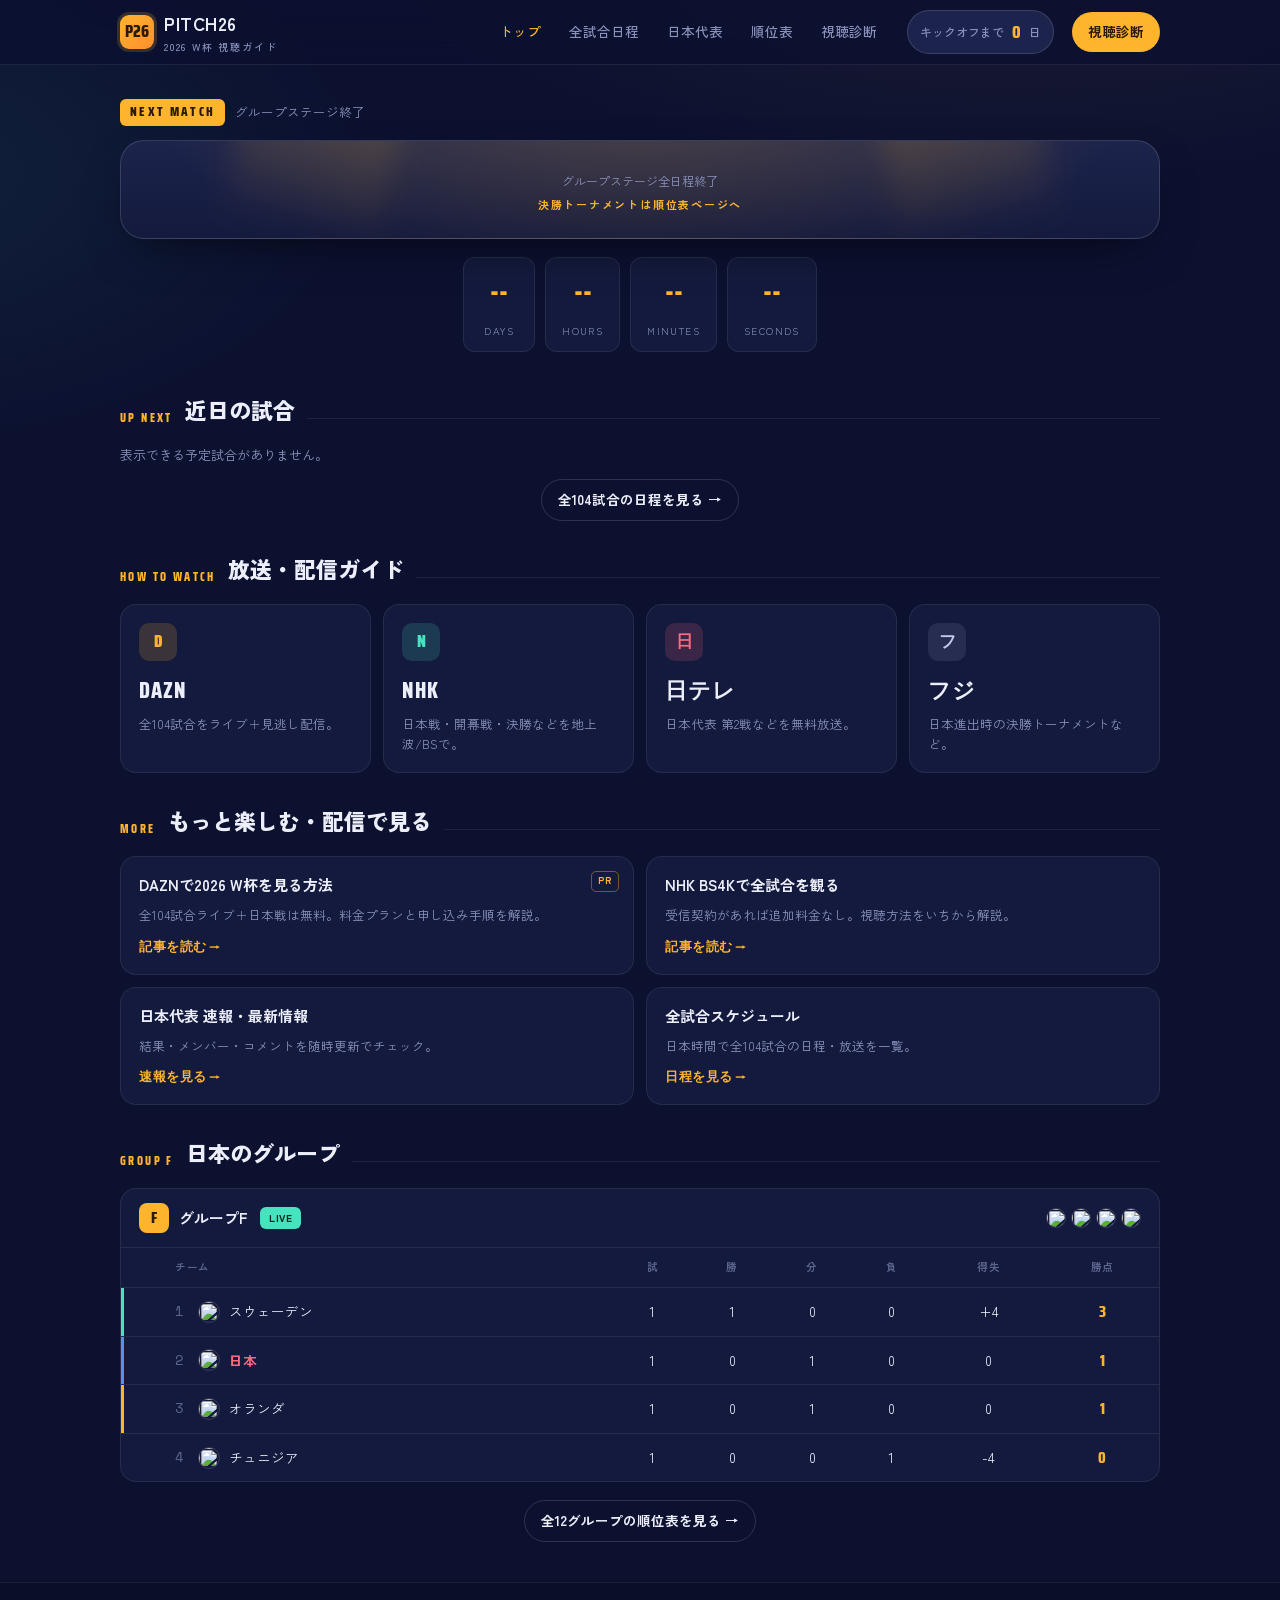
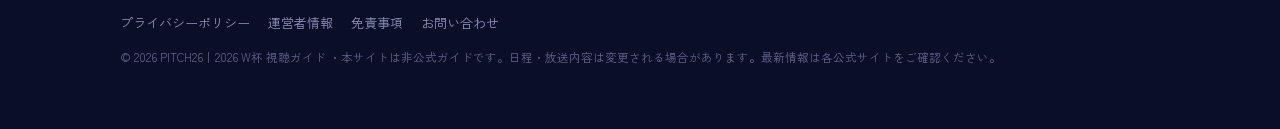
==== index.html @ 1c801d9f "squads: add groups K & A (40 teams total); v13" ====
<!DOCTYPE html>
<html lang="ja">
<head>
<meta charset="UTF-8">
<meta name="viewport" content="width=device-width, initial-scale=1">
<title>PITCH26｜2026W杯 日程・放送・順位ガイド</title>
<meta name="description" content="2026 FIFAワールドカップ 日本語ガイド。全試合日程（日本時間）・放送/配信・日本代表・グループ順位を一覧。">
<link rel="preconnect" href="https://fonts.googleapis.com"><link rel="preconnect" href="https://fonts.gstatic.com" crossorigin>
<link href="https://fonts.googleapis.com/css2?family=Saira+Condensed:wght@500;600;700;800&family=Zen+Kaku+Gothic+New:wght@400;500;700;900&family=Space+Mono:wght@700&display=swap" rel="stylesheet">
<link rel="stylesheet" href="styles.css?v=13">
<style>
  .hero{padding:34px 0 6px}
  .eyebrow{display:flex;align-items:center;gap:10px;margin-bottom:14px}
  .eyebrow .tag{font-family:"Saira Condensed";font-weight:800;font-size:13px;letter-spacing:.18em;color:var(--accent-ink);background:var(--accent);padding:3px 10px;border-radius:6px}
  .eyebrow .sub{font-size:12.5px;color:var(--muted)}
  .ticket{position:relative;overflow:hidden;border-radius:24px;background:radial-gradient(700px 240px at 50% -40%, rgba(255,180,46,.22), transparent 70%),linear-gradient(180deg,var(--surface-2),var(--surface));border:1px solid var(--line-2);box-shadow:var(--shadow)}
  .ticket::before,.ticket::after{content:"";position:absolute;top:-40%;width:160px;height:200%;background:linear-gradient(180deg,rgba(255,180,46,.16),transparent 70%);filter:blur(14px);pointer-events:none}
  .ticket::before{left:10%;transform:rotate(12deg)} .ticket::after{right:10%;transform:rotate(-12deg)}
  .ticket-grid{position:relative;display:grid;grid-template-columns:1fr auto 1fr;align-items:center;gap:18px;padding:30px 30px 24px}
  .team{display:flex;flex-direction:column;align-items:center;gap:12px;text-align:center}.team.right{order:3}
  .team .flag{width:78px;height:78px;border-radius:50%;object-fit:cover;border:2px solid var(--line-2);box-shadow:0 8px 22px -10px rgba(0,0,0,.8)}
  .team .name{font-weight:900;font-size:19px}.team .rank{font-size:11px;color:var(--faint);font-family:"Space Mono"}.team.jp .name{color:var(--rose)}
  .center{display:flex;flex-direction:column;align-items:center;gap:6px;min-width:148px}
  .kick-date{font-size:12px;color:var(--muted)}.kick-time{font-family:"Saira Condensed";font-weight:800;font-size:56px;line-height:.9}
  .kick-jst{font-size:11px;color:var(--accent);letter-spacing:.16em;font-weight:700}.kick-local{font-size:11px;color:var(--faint)}
  .ticket-foot{position:relative;display:flex;flex-wrap:wrap;align-items:center;gap:12px;padding:16px 30px;border-top:1px dashed var(--line-2)}
  .where{display:flex;align-items:center;gap:7px;font-size:13px;color:var(--muted)}
  .ticket-foot .chips{display:flex;gap:6px;flex-wrap:wrap;margin-left:auto;align-items:center}
  .detail-link{font-weight:700;font-size:13.5px;color:var(--accent)}
  .cd{display:flex;justify-content:center;gap:10px;margin:18px 0 4px;flex-wrap:wrap}
  .cd .unit{background:var(--surface);border:1px solid var(--line);border-radius:12px;padding:10px 16px;text-align:center;min-width:72px}
  .cd .unit b{display:block;font-family:"Saira Condensed";font-weight:800;font-size:30px;color:var(--accent)}
  .cd .unit span{font-size:10px;color:var(--muted);letter-spacing:.14em}
  .seemore{display:flex;justify-content:center;margin-top:6px}
  @media(max-width:820px){.kick-time{font-size:46px}.team .flag{width:62px;height:62px}.ticket-grid{padding:24px 18px 20px;gap:10px}}
</style>
</head>
<body>
<div id="chrome-header"></div>

<main class="wrap">
  <section class="hero">
    <div class="eyebrow"><span class="tag">NEXT MATCH</span><span class="sub" id="hero-sub"></span></div>
    <div id="hero-ticket"></div>
    <div class="cd"><div class="unit"><b id="cd-d">--</b><span>DAYS</span></div><div class="unit"><b id="cd-h">--</b><span>HOURS</span></div><div class="unit"><b id="cd-m">--</b><span>MINUTES</span></div><div class="unit"><b id="cd-s">--</b><span>SECONDS</span></div></div>
  </section>

  <section>
    <div class="sec-head"><span class="kicker">UP NEXT</span><h2>近日の試合</h2><div class="line"></div></div>
    <div id="upnext"></div>
    <div class="seemore"><a href="schedule.html" class="btn ghost">全104試合の日程を見る →</a></div>
  </section>

  <section id="howto"></section>

  <section id="watchlinks"></section>

  <section>
    <div class="sec-head"><span class="kicker">GROUP F</span><h2>日本のグループ</h2><div class="line"></div></div>
    <div id="groupF"></div>
    <div class="seemore"><a href="standings.html" class="btn ghost">全12グループの順位表を見る →</a></div>
  </section>
</main>

<div id="chrome-footer"></div>

<script src="data.js?v=13"></script>
<script src="app.js?v=13"></script>
<script>
  buildChrome("top");
  document.getElementById("howto").innerHTML=howToWatch();
  document.getElementById("watchlinks").innerHTML=watchLinks();

  function render(){
    // NEXT MATCH ヒーロー = 次の日本戦（無ければ次の注目試合）
    const nm = nextMatch(true) || nextMatch(false);
    const subEl=document.getElementById("hero-sub");
    if(subEl) subEl.textContent = nm ? (nm.jp?`グループ${nm.g}・日本代表 第${jpMatchNo(nm)}戦`:`グループ${nm.g}・次の注目試合`) : "グループステージ終了";
    const tEl=document.getElementById("hero-ticket"); if(tEl) tEl.innerHTML=heroTicket(nm);
    if(nm) startCountdown(matchDT(nm).toISOString());

    // 近日の試合 = これから行われる試合を日付順に3日分
    const now=Date.now();
    const up=MATCHES.filter(m=>m.g && matchDT(m).getTime()>now).sort((a,b)=>matchDT(a)-matchDT(b));
    const days=[...new Set(up.map(m=>m.d))].slice(0,3);
    let html="";
    days.forEach((d,di)=>{
      const list=up.filter(m=>m.d===d);
      html+=`<div class="daygroup"><div class="dayhead"><div class="daydate">${d}<small>${list[0].w}曜</small></div>${di===0?'<span class="nextflag">NEXT</span>':''}<span class="daycount">${list.length}試合</span></div>`;
      list.forEach((m,i)=>{html+=matchRow(m); if(di===0&&i===0) html+=prCard(0); if(di===1&&i===0) html+=prCard(1);});
      html+=`</div>`;
    });
    document.getElementById("upnext").innerHTML = html || '<p style="color:var(--muted);font-size:13px">表示できる予定試合がありません。</p>';
    document.getElementById("groupF").innerHTML=standingsTable("F");
  }
  bootstrap(render);
</script>
</body>
</html>
---- styles.css ----
:root{
  --bg:#0C1130; --surface:#141A3D; --surface-2:#1C234C; --surface-3:#252D5C;
  --ink:#ECEFFA; --muted:#8A92BC; --faint:#5C648E;
  --accent:#FFB42E; --accent-ink:#2A1B00; --mint:#46E3BE; --rose:#FF6B81; --blue:#5B8DEF;
  --line:rgba(255,255,255,.08); --line-2:rgba(255,255,255,.14);
  --shadow:0 18px 50px -20px rgba(0,0,0,.7); --r:18px;
}
*{box-sizing:border-box}
html{scroll-behavior:smooth}
body{
  margin:0;
  background:
    radial-gradient(1200px 600px at 80% -10%, rgba(255,180,46,.10), transparent 60%),
    radial-gradient(900px 500px at -10% 10%, rgba(70,227,190,.08), transparent 55%),
    var(--bg);
  color:var(--ink);
  font-family:"Zen Kaku Gothic New",system-ui,sans-serif;
  line-height:1.6;-webkit-font-smoothing:antialiased;
}
a{color:inherit;text-decoration:none}
img{display:block}
.wrap{max-width:1080px;margin:0 auto;padding:0 20px}
.cond{font-family:"Saira Condensed",sans-serif;font-weight:700;letter-spacing:.02em;line-height:1}
.mono{font-family:"Space Mono",monospace}

/* ---------- header ---------- */
header{position:sticky;top:0;z-index:50;background:rgba(12,17,48,.82);backdrop-filter:blur(14px);border-bottom:1px solid var(--line)}
.nav{display:flex;align-items:center;gap:18px;height:64px}
.brand{display:flex;align-items:center;gap:10px;font-weight:900;margin-right:6px}
.brand .badge{width:34px;height:34px;border-radius:9px;display:grid;place-items:center;background:linear-gradient(135deg,var(--accent),#ff8e2e);color:var(--accent-ink);font-family:"Saira Condensed";font-weight:800;font-size:17px;box-shadow:0 0 0 3px rgba(255,180,46,.18)}
.brand b{font-size:18px;letter-spacing:.03em}
.brand small{display:block;font-size:10px;color:var(--muted);font-weight:500;letter-spacing:.18em;margin-top:1px}
.menu{display:flex;gap:4px;margin-left:auto}
.menu a{padding:8px 12px;border-radius:9px;font-size:13.5px;color:var(--muted);font-weight:500;transition:.18s}
.menu a:hover{color:var(--ink);background:var(--surface-2)}
.menu a.on{color:var(--accent)}
.countchip{display:flex;align-items:center;gap:8px;padding:7px 12px;border-radius:99px;background:var(--surface-2);border:1px solid var(--line-2);font-size:12px;color:var(--muted);font-weight:500}
.countchip b{font-family:"Saira Condensed";font-size:18px;color:var(--accent);font-weight:800}
.btn{display:inline-flex;align-items:center;gap:6px;padding:9px 16px;border-radius:99px;background:var(--accent);color:var(--accent-ink);font-weight:700;font-size:13.5px;transition:.18s;white-space:nowrap;border:none;cursor:pointer}
.btn:hover{transform:translateY(-1px);box-shadow:0 10px 24px -10px rgba(255,180,46,.6)}
.btn.ghost{background:transparent;color:var(--ink);border:1px solid var(--line-2)}
.btn.ghost:hover{background:var(--surface-2);box-shadow:none}
.menu-toggle{display:none;background:none;border:1px solid var(--line-2);color:var(--ink);width:40px;height:40px;border-radius:10px;font-size:18px;cursor:pointer}

/* mobile drawer */
.drawer{position:fixed;inset:0;z-index:60;background:rgba(8,11,32,.96);backdrop-filter:blur(8px);display:none;flex-direction:column;padding:80px 28px 28px;gap:6px}
.drawer.open{display:flex}
.drawer a{font-size:18px;font-weight:700;padding:12px 0;border-bottom:1px solid var(--line)}
.drawer .close{position:absolute;top:20px;right:20px;background:none;border:1px solid var(--line-2);color:var(--ink);width:42px;height:42px;border-radius:12px;font-size:20px;cursor:pointer}

/* ---------- shared bits ---------- */
.page-head{padding:30px 0 10px}
.page-head h1{font-size:30px;font-weight:900;margin:0 0 6px}
.page-head .sub{font-size:13.5px;color:var(--muted)}
.kicker{font-family:"Saira Condensed";font-weight:800;letter-spacing:.2em;font-size:12px;color:var(--accent)}
.sec-head{display:flex;align-items:flex-end;gap:12px;margin:30px 0 18px}
.sec-head h2{font-size:22px;font-weight:900;margin:0}
.sec-head .line{flex:1;height:1px;background:var(--line);margin-bottom:8px}

.chip{font-size:11.5px;font-weight:700;padding:4px 9px;border-radius:7px;background:var(--surface-3);color:var(--ink);border:1px solid var(--line);letter-spacing:.02em}
.chip.free{background:rgba(70,227,190,.16);color:var(--mint);border-color:rgba(70,227,190,.3)}
.chip.dazn{background:rgba(255,180,46,.16);color:var(--accent);border-color:rgba(255,180,46,.3)}

/* match row */
.match{display:grid;grid-template-columns:64px 1fr auto;align-items:center;gap:14px;padding:14px 16px;border-radius:14px;background:var(--surface);border:1px solid var(--line);margin-bottom:8px;transition:.18s}
.match:hover{border-color:var(--line-2);background:var(--surface-2);transform:translateX(2px)}
.match.jp{border-color:rgba(255,107,129,.4);background:linear-gradient(120deg,rgba(255,107,129,.08),var(--surface))}
.m-time{text-align:center}
.m-time b{display:block;font-family:"Saira Condensed";font-weight:800;font-size:20px;color:var(--accent)}
.m-time span{font-size:9.5px;color:var(--faint)}
.m-teams{display:flex;align-items:center;gap:10px;min-width:0}
.side{display:flex;align-items:center;gap:8px;min-width:0;flex:1}
.side.r{flex-direction:row-reverse;text-align:right}
.side img{width:26px;height:26px;border-radius:50%;object-fit:cover;border:1px solid var(--line-2);flex:none}
.side .ph{width:26px;height:26px;border-radius:50%;background:var(--surface-3);border:1px dashed var(--line-2);flex:none}
.side .tn{font-weight:700;font-size:14px;white-space:nowrap;overflow:hidden;text-overflow:ellipsis}
.side .tn.jpn{color:var(--rose)}
.vs{font-family:"Space Mono";font-size:12px;color:var(--faint);flex:none}
.side .rk{font-family:"Saira Condensed";font-weight:700;font-size:11px;color:var(--faint);flex:none}
.m-score{flex:none;display:flex;flex-direction:column;align-items:center;gap:2px;min-width:46px}
.m-score .ft{font-size:8px;font-weight:800;letter-spacing:.1em;color:var(--mint);background:rgba(70,227,190,.12);border:1px solid rgba(70,227,190,.35);border-radius:4px;padding:1px 5px}
.m-score .sc{font-family:"Saira Condensed";font-weight:800;font-size:18px;color:var(--ink);display:flex;align-items:center;gap:6px}
.m-score .sc .ms-dash{color:var(--faint);font-size:13px}
.m-meta{display:flex;flex-direction:column;align-items:flex-end;gap:5px;text-align:right}
.m-grp{font-size:11px;color:var(--muted)}
.m-chips{display:flex;gap:4px;flex-wrap:wrap;justify-content:flex-end}
.m-chips .chip{font-size:10px;padding:2px 7px}

/* PR card */
.pr{display:flex;align-items:center;gap:14px;padding:14px 16px;border-radius:14px;margin-bottom:8px;background:linear-gradient(120deg,rgba(255,180,46,.10),var(--surface));border:1px dashed rgba(255,180,46,.4)}
.pr .pr-tag{font-size:9.5px;font-weight:800;letter-spacing:.12em;color:var(--accent);border:1px solid rgba(255,180,46,.4);border-radius:5px;padding:2px 6px;flex:none}
.pr .pr-body{flex:1;min-width:0}
.pr .pr-body b{font-size:14px;display:block}
.pr .pr-body span{font-size:12px;color:var(--muted)}
.link-grid{display:grid;grid-template-columns:repeat(2,1fr);gap:12px}
.lcard{display:flex;flex-direction:column;gap:8px;padding:16px 18px;border-radius:16px;background:var(--surface);border:1px solid var(--line);position:relative;transition:.18s;text-decoration:none;color:inherit}
.lcard:hover{border-color:var(--accent);transform:translateY(-2px)}
.lcard .lc-tag{position:absolute;top:14px;right:14px;font-size:9px;font-weight:800;letter-spacing:.12em;color:var(--accent);border:1px solid rgba(255,180,46,.4);border-radius:5px;padding:2px 6px}
.lcard .lc-body b{display:block;font-size:15px;margin-bottom:4px}
.lcard .lc-body span{font-size:12.5px;color:var(--muted);line-height:1.7}
.lcard .lc-cta{font-family:"Saira Condensed";font-weight:700;letter-spacing:.04em;color:var(--accent);font-size:13px;margin-top:2px}
@media(max-width:620px){.link-grid{grid-template-columns:1fr}}

/* date group */
.daygroup{margin-bottom:22px}
.dayhead{display:flex;align-items:center;gap:12px;margin-bottom:10px}
.daydate{font-family:"Saira Condensed";font-weight:800;font-size:26px;color:var(--ink)}
.daydate small{font-size:13px;color:var(--muted);margin-left:6px;font-family:"Zen Kaku Gothic New";font-weight:500}
.roundtag{font-size:10px;font-weight:800;letter-spacing:.1em;color:var(--accent);background:rgba(255,180,46,.14);padding:3px 8px;border-radius:5px}
.nextflag{font-size:10px;font-weight:800;letter-spacing:.14em;color:var(--accent-ink);background:var(--mint);padding:3px 8px;border-radius:5px}
.daycount{font-size:12px;color:var(--faint);margin-left:auto}

/* standings table */
.stand-wrap{border-radius:16px;border:1px solid var(--line);background:var(--surface);overflow:hidden;margin-bottom:18px}
.stand-top{display:flex;align-items:center;gap:10px;padding:14px 18px;border-bottom:1px solid var(--line)}
.stand-top .g{width:30px;height:30px;border-radius:8px;background:var(--accent);color:var(--accent-ink);display:grid;place-items:center;font-family:"Saira Condensed";font-weight:800}
.stand-top b{font-size:15px}
.stand-top .mini{display:flex;gap:5px;margin-left:auto}
.stand-top .mini img{width:20px;height:20px;border-radius:50%;border:1px solid var(--line-2)}
table{width:100%;border-collapse:collapse;font-size:13.5px}
th,td{padding:11px 8px;text-align:center}
th{font-size:10.5px;color:var(--faint);font-weight:600;letter-spacing:.06em;border-bottom:1px solid var(--line)}
td{border-bottom:1px solid var(--line)}
tr:last-child td{border-bottom:none}
.t-team{text-align:left;display:flex;align-items:center;gap:9px}
.t-team .pos{font-family:"Space Mono";color:var(--faint);width:14px}
.t-team img{width:22px;height:22px;border-radius:50%;border:1px solid var(--line-2)}
.t-team .jpn{color:var(--rose);font-weight:700}
td.pts{font-family:"Saira Condensed";font-weight:800;font-size:16px;color:var(--accent)}
tr.r1 td:first-child{box-shadow:inset 3px 0 0 var(--mint)}
tr.r2 td:first-child{box-shadow:inset 3px 0 0 var(--blue)}
tr.r3 td:first-child{box-shadow:inset 3px 0 0 var(--accent)}
.live-badge{font-size:10px;font-weight:800;letter-spacing:.06em;color:#06291C;background:var(--mint);padding:3px 9px;border-radius:6px}
.pre-badge{font-size:10px;font-weight:700;color:var(--faint);background:var(--surface-3);padding:3px 9px;border-radius:6px;border:1px solid var(--line)}
.stand-top .live-badge,.stand-top .pre-badge{margin-left:2px}

/* how to watch cards */
.watch-grid{display:grid;grid-template-columns:repeat(4,1fr);gap:12px}
.wcard{padding:18px;border-radius:16px;background:var(--surface);border:1px solid var(--line);transition:.18s}
.wcard:hover{border-color:var(--accent);transform:translateY(-3px)}
.wcard .w-mark{width:38px;height:38px;border-radius:10px;display:grid;place-items:center;font-weight:900;margin-bottom:12px;font-family:"Saira Condensed";font-size:17px}
.wcard .w-name{font-family:"Saira Condensed";font-weight:800;font-size:22px;letter-spacing:.04em}
.wcard .w-sub{font-size:12.5px;color:var(--muted);margin-top:6px}
.m1{background:rgba(255,180,46,.16);color:var(--accent)}
.m2{background:rgba(70,227,190,.16);color:var(--mint)}
.m3{background:rgba(255,107,129,.16);color:var(--rose)}
.m4{background:rgba(138,146,188,.16);color:#c3c9eb}

/* footer */
footer{border-top:1px solid var(--line);margin-top:40px;padding:30px 0 50px;background:rgba(0,0,0,.18)}
.foot-links{display:flex;flex-wrap:wrap;gap:18px;margin-bottom:14px}
.foot-links a{font-size:13px;color:var(--muted)}
.foot-links a:hover{color:var(--ink)}
.foot-note{font-size:11.5px;color:var(--faint);line-height:1.7}

@media(max-width:820px){
  .menu,.countchip{display:none}
  .menu-toggle{display:grid;place-items:center;margin-left:auto}
  .watch-grid{grid-template-columns:repeat(2,1fr)}
}
@media(max-width:560px){
  .match{grid-template-columns:56px 1fr;row-gap:10px}
  .m-meta{grid-column:1/-1;flex-direction:row;align-items:center;justify-content:space-between;border-top:1px solid var(--line);padding-top:10px;text-align:left}
  .side .tn{font-size:13px}
}
@media(prefers-reduced-motion:reduce){*{transition:none!important;scroll-behavior:auto}}
:focus-visible{outline:2px solid var(--accent);outline-offset:2px;border-radius:6px}

/* ===== 記事・規約ページ（doc） ===== */
.doc{max-width:760px;margin:8px auto 0;padding:8px 2px 40px}
.doc .doc-head{margin:10px 0 22px}
.doc .doc-kicker{font-family:"Saira Condensed";font-weight:800;letter-spacing:.18em;color:var(--accent);font-size:12px}
.doc h1{font-size:30px;font-weight:900;line-height:1.25;margin:8px 0 8px}
.doc .lead{color:var(--muted);font-size:15px;line-height:1.9}
.doc .updated{font-size:11.5px;color:var(--faint);margin-top:10px}
.doc h2{font-size:20px;font-weight:800;margin:30px 0 12px;padding-left:12px;border-left:4px solid var(--accent)}
.doc h3{font-size:16px;font-weight:800;margin:20px 0 8px}
.doc p{font-size:14.5px;line-height:1.95;color:var(--ink);margin:10px 0}
.doc ul,.doc ol{margin:10px 0;padding-left:22px}
.doc li{font-size:14.5px;line-height:1.9;margin:6px 0}
.doc a{color:var(--accent);text-decoration:underline;text-underline-offset:2px}
.doc .note{background:var(--surface);border:1px solid var(--line);border-radius:14px;padding:14px 18px;font-size:13px;color:var(--muted);line-height:1.8;margin:16px 0}
.doc .ptable{width:100%;border-collapse:collapse;margin:14px 0;font-size:13.5px}
.doc .ptable th,.doc .ptable td{border:1px solid var(--line);padding:10px 12px;text-align:left}
.doc .ptable th{background:var(--surface-2);font-weight:700}
.doc .cta-box{background:linear-gradient(120deg,rgba(255,180,46,.12),var(--surface));border:1px dashed rgba(255,180,46,.4);border-radius:16px;padding:20px;margin:24px 0;text-align:center}
.doc .cta-box b{display:block;font-size:16px;margin-bottom:4px}
.doc .cta-box span{display:block;font-size:12.5px;color:var(--muted);margin-bottom:14px}
.doc .cta-box .pr-mark{font-size:9px;font-weight:800;letter-spacing:.12em;color:var(--accent);border:1px solid rgba(255,180,46,.4);border-radius:5px;padding:2px 6px;display:inline-block;margin-bottom:10px}
.doc dl{margin:10px 0}
.doc dt{font-weight:700;font-size:14px;margin-top:14px}
.doc dd{margin:4px 0 0;font-size:14px;color:var(--muted);line-height:1.9}

/* ===== 試合詳細 / 国ページ 共通 ===== */
.back{display:inline-block;margin:6px 0 14px;font-size:13px;color:var(--muted);font-weight:700}
.back:hover{color:var(--ink)}
.empty{background:var(--surface);border:1px solid var(--line);border-radius:16px;padding:40px 20px;text-align:center;color:var(--muted);line-height:2}
.empty a{color:var(--accent);font-weight:700}
.muted{color:var(--muted)}
.mhero{position:relative;border-radius:22px;padding:22px;margin:0 0 18px;overflow:hidden;background:radial-gradient(120% 140% at 50% -20%,rgba(255,255,255,.06),transparent 60%),linear-gradient(135deg,#1b1340,#0e0a26);border:1px solid var(--line-2);box-shadow:0 18px 50px -28px rgba(0,0,0,.7)}
.mhero::before{content:"";position:absolute;inset:0 0 auto;height:4px;background:linear-gradient(90deg,var(--accent),var(--mint),var(--rose))}
.mh-top{display:flex;align-items:center;gap:10px;margin-bottom:14px}
.mh-g{font-family:"Saira Condensed";font-weight:800;letter-spacing:.08em;font-size:12px;color:#0e0a26;background:#7c6df2;border-radius:7px;padding:3px 9px}
.mh-round{font-size:12px;color:rgba(255,255,255,.66)}
.mh-status{margin-left:auto;font-size:11px;font-weight:700;color:rgba(255,255,255,.7);border:1px solid rgba(255,255,255,.2);border-radius:7px;padding:3px 9px}
.mh-grid{display:grid;grid-template-columns:1fr auto 1fr;align-items:center;gap:8px;color:#fff}
.mh-team{display:flex;flex-direction:column;align-items:center;gap:8px;text-align:center}
.mh-team img{width:74px;height:74px;border-radius:50%;object-fit:cover;border:2px solid rgba(255,255,255,.25)}
.mh-team.jp img{border-color:var(--rose)}
.mh-name{font-weight:900;font-size:17px}
.mh-rk{font-size:11px;color:rgba(255,255,255,.55);font-family:"Space Mono"}
.mh-center{text-align:center;min-width:120px}
.mh-date{font-size:12px;color:rgba(255,255,255,.6)}
.mh-jst{font-size:10px;color:rgba(255,255,255,.45);margin-top:6px}
.mh-time{font-family:"Saira Condensed";font-weight:800;font-size:40px;line-height:1.05}
.mh-vs{font-family:"Space Mono";font-size:13px;color:rgba(255,255,255,.5);margin-top:2px}
.mh-local{font-size:10px;color:rgba(255,255,255,.4);margin-top:6px}
.mh-score{font-family:"Saira Condensed";font-weight:800;font-size:46px;line-height:1.05;display:flex;align-items:center;justify-content:center;gap:12px}
.mh-score span{font-size:24px;color:rgba(255,255,255,.4)}
.mh-foot{display:flex;align-items:center;gap:12px;flex-wrap:wrap;margin-top:16px;padding-top:14px;border-top:1px solid rgba(255,255,255,.12)}
.mh-where{font-size:12px;color:rgba(255,255,255,.7)}
.mh-chips{display:flex;align-items:center;gap:6px;flex-wrap:wrap;margin-left:auto}
.mh-lab{font-size:10px;color:rgba(255,255,255,.45);margin-right:2px}
.mh-chips .chip{background:rgba(255,255,255,.1);color:#fff;border:1px solid rgba(255,255,255,.2)}
.mh-chips .chip.free{background:var(--mint);color:#0e0a26;border-color:transparent}
.mh-chips .chip.dazn{background:#1f6fff;color:#fff;border-color:transparent}
@media(max-width:560px){.mh-team img{width:58px;height:58px}.mh-time,.mh-score{font-size:32px}.mh-name{font-size:14px}}
.tl-cards{display:flex;flex-direction:column;gap:10px;margin:0 0 20px}
.team-link{display:flex;align-items:center;gap:12px;background:var(--surface);border:1px solid var(--line);border-radius:14px;padding:14px 18px;transition:.15s}
.team-link:hover{border-color:var(--accent);transform:translateX(2px)}
.team-link img{width:30px;height:30px;border-radius:50%;object-fit:cover;border:1px solid var(--line-2)}
.team-link span{font-size:14px}.team-link span b{font-weight:800}
.team-link i{margin-left:auto;font-style:normal;color:var(--accent);font-weight:800}
.thero{display:flex;align-items:center;gap:18px;flex-wrap:wrap;background:var(--surface);border:1px solid var(--line-2);border-radius:22px;padding:24px 26px;margin:0 0 10px;position:relative;overflow:hidden}
.thero::before{content:"";position:absolute;inset:0 0 auto;height:4px;background:linear-gradient(90deg,var(--accent),var(--mint))}
.th-main{display:flex;align-items:center;gap:18px}
.th-flag{width:72px;height:72px;border-radius:50%;object-fit:cover;border:2px solid var(--line-2)}
.th-kick{font-family:"Saira Condensed";font-weight:800;letter-spacing:.16em;color:var(--accent);font-size:12px}
.th-name{font-size:32px;font-weight:900;margin:2px 0 0}
.th-name.jp{color:var(--rose)}
.th-rank{margin-left:auto;text-align:right}
.th-rank span{display:block;font-family:"Saira Condensed";font-weight:700;letter-spacing:.12em;font-size:11px;color:var(--faint)}
.th-rank b{font-family:"Saira Condensed";font-weight:800;font-size:40px;line-height:1}
@media(max-width:560px){.thero{justify-content:center;text-align:center}.th-rank{margin:0;width:100%;text-align:center}}
.squad{display:grid;grid-template-columns:repeat(2,1fr);gap:14px}
.pos-block{background:var(--surface);border:1px solid var(--line);border-radius:16px;padding:16px 18px}
.pos-block h4{margin:0 0 12px;font-family:"Saira Condensed";font-weight:800;letter-spacing:.1em;font-size:18px;color:var(--accent)}
.player{display:flex;align-items:baseline;gap:10px;padding:7px 0;border-bottom:1px solid var(--line)}
.player:last-child{border:none}
.player .no{font-family:"Space Mono";color:var(--faint);width:22px;font-size:12px}
.player .pn{font-weight:700;font-size:14px}
.player .pn .star{color:var(--accent);font-size:11px;margin-left:4px}
.player .club{margin-left:auto;font-size:11px;color:var(--muted)}
.squad-tba{background:var(--surface);border:1px dashed var(--line-2);border-radius:16px;padding:26px 20px;text-align:center;color:var(--muted);font-size:13px}
@media(max-width:760px){.squad{grid-template-columns:1fr}}
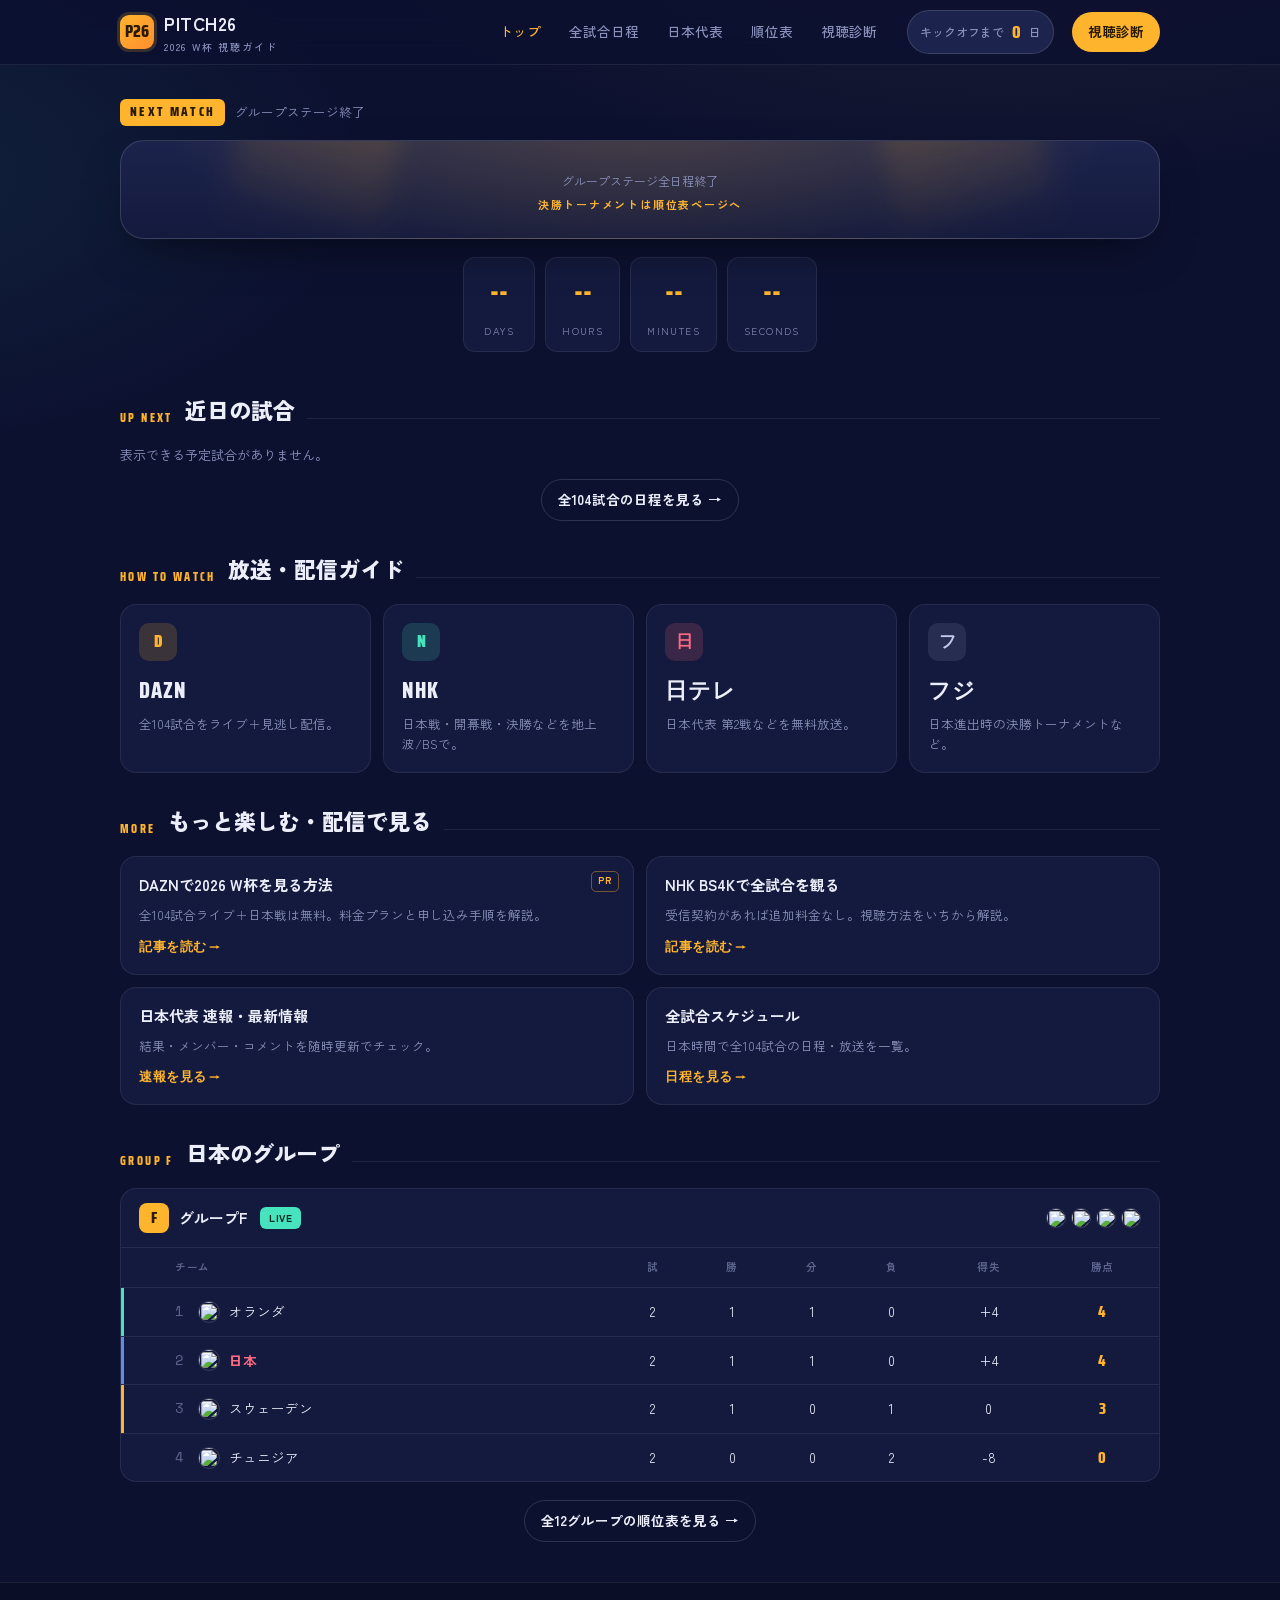
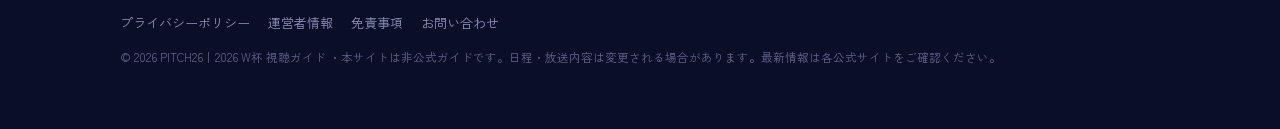
==== commit 8bf84a14: "ko: resolve bracket slots to real teams for decided groups; v16" ====
--- a/index.html
+++ b/index.html
@@ -7,7 +7,7 @@
 <meta name="description" content="2026 FIFAワールドカップ 日本語ガイド。全試合日程（日本時間）・放送/配信・日本代表・グループ順位を一覧。">
 <link rel="preconnect" href="https://fonts.googleapis.com"><link rel="preconnect" href="https://fonts.gstatic.com" crossorigin>
 <link href="https://fonts.googleapis.com/css2?family=Saira+Condensed:wght@500;600;700;800&family=Zen+Kaku+Gothic+New:wght@400;500;700;900&family=Space+Mono:wght@700&display=swap" rel="stylesheet">
-<link rel="stylesheet" href="styles.css?v=13">
+<link rel="stylesheet" href="styles.css?v=16">
 <style>
   .hero{padding:34px 0 6px}
   .eyebrow{display:flex;align-items:center;gap:10px;margin-bottom:14px}
@@ -64,8 +64,8 @@
 
 <div id="chrome-footer"></div>
 
-<script src="data.js?v=13"></script>
-<script src="app.js?v=13"></script>
+<script src="data.js?v=16"></script>
+<script src="app.js?v=16"></script>
 <script>
   buildChrome("top");
   document.getElementById("howto").innerHTML=howToWatch();
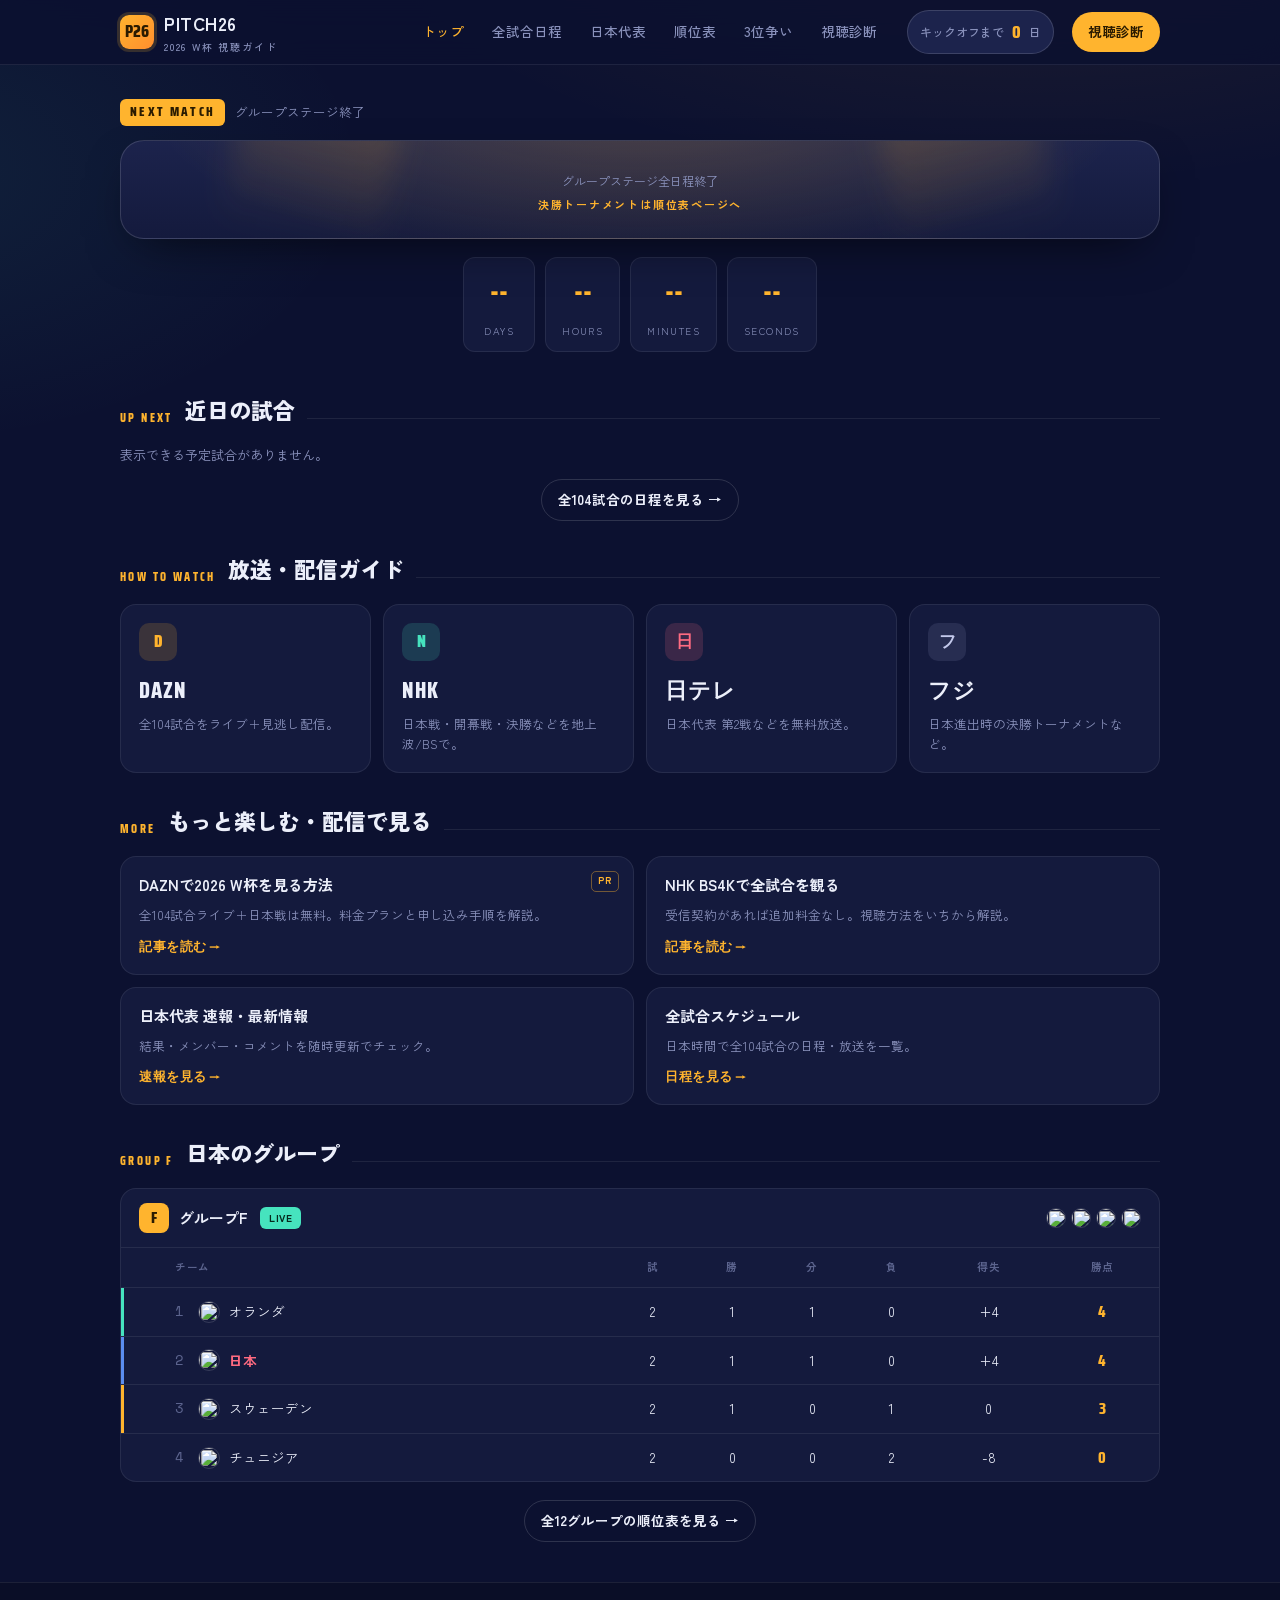
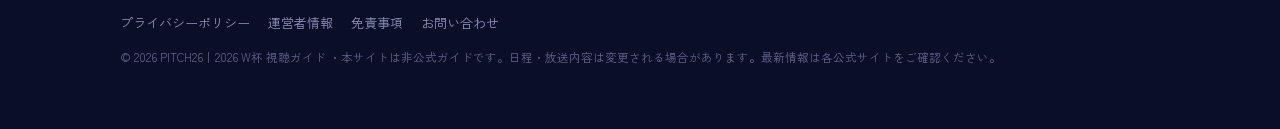
==== commit 734f18f6: "ko: provisional standings fill + third-place page + realtime polling; v18" ====
--- a/index.html
+++ b/index.html
@@ -7,7 +7,7 @@
 <meta name="description" content="2026 FIFAワールドカップ 日本語ガイド。全試合日程（日本時間）・放送/配信・日本代表・グループ順位を一覧。">
 <link rel="preconnect" href="https://fonts.googleapis.com"><link rel="preconnect" href="https://fonts.gstatic.com" crossorigin>
 <link href="https://fonts.googleapis.com/css2?family=Saira+Condensed:wght@500;600;700;800&family=Zen+Kaku+Gothic+New:wght@400;500;700;900&family=Space+Mono:wght@700&display=swap" rel="stylesheet">
-<link rel="stylesheet" href="styles.css?v=16">
+<link rel="stylesheet" href="styles.css?v=18">
 <style>
   .hero{padding:34px 0 6px}
   .eyebrow{display:flex;align-items:center;gap:10px;margin-bottom:14px}
@@ -64,8 +64,8 @@
 
 <div id="chrome-footer"></div>
 
-<script src="data.js?v=16"></script>
-<script src="app.js?v=16"></script>
+<script src="data.js?v=18"></script>
+<script src="app.js?v=18"></script>
 <script>
   buildChrome("top");
   document.getElementById("howto").innerHTML=howToWatch();
@@ -93,7 +93,7 @@
     document.getElementById("upnext").innerHTML = html || '<p style="color:var(--muted);font-size:13px">表示できる予定試合がありません。</p>';
     document.getElementById("groupF").innerHTML=standingsTable("F");
   }
-  bootstrap(render);
+  bootstrap(render, 60000);
 </script>
 </body>
 </html>
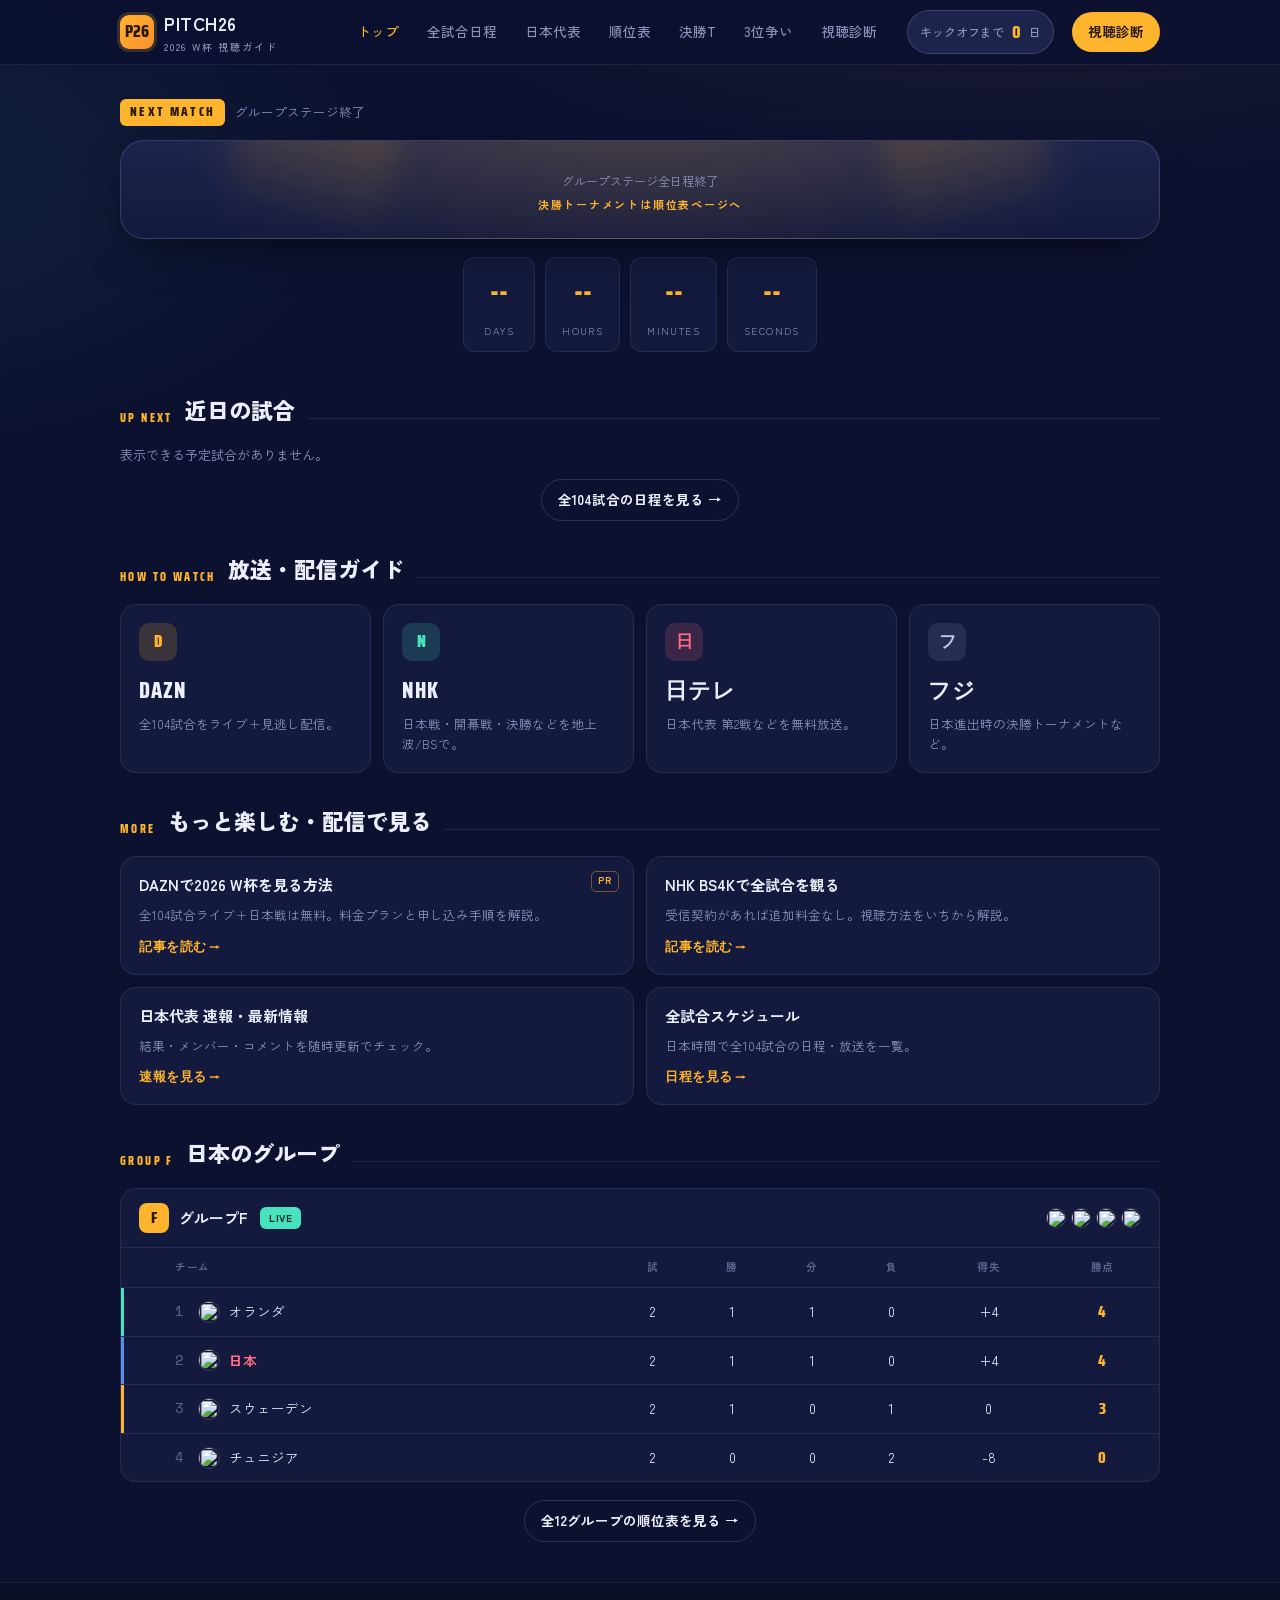
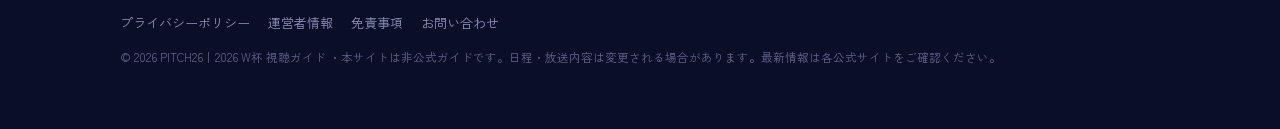
==== commit 0fafa384: "nav: add 決勝T (knockout) + keep 3位争い links in top menu; v20" ====
--- a/index.html
+++ b/index.html
@@ -7,7 +7,7 @@
 <meta name="description" content="2026 FIFAワールドカップ 日本語ガイド。全試合日程（日本時間）・放送/配信・日本代表・グループ順位を一覧。">
 <link rel="preconnect" href="https://fonts.googleapis.com"><link rel="preconnect" href="https://fonts.gstatic.com" crossorigin>
 <link href="https://fonts.googleapis.com/css2?family=Saira+Condensed:wght@500;600;700;800&family=Zen+Kaku+Gothic+New:wght@400;500;700;900&family=Space+Mono:wght@700&display=swap" rel="stylesheet">
-<link rel="stylesheet" href="styles.css?v=18">
+<link rel="stylesheet" href="styles.css?v=20">
 <style>
   .hero{padding:34px 0 6px}
   .eyebrow{display:flex;align-items:center;gap:10px;margin-bottom:14px}
@@ -64,8 +64,8 @@
 
 <div id="chrome-footer"></div>
 
-<script src="data.js?v=18"></script>
-<script src="app.js?v=18"></script>
+<script src="data.js?v=20"></script>
+<script src="app.js?v=20"></script>
 <script>
   buildChrome("top");
   document.getElementById("howto").innerHTML=howToWatch();
